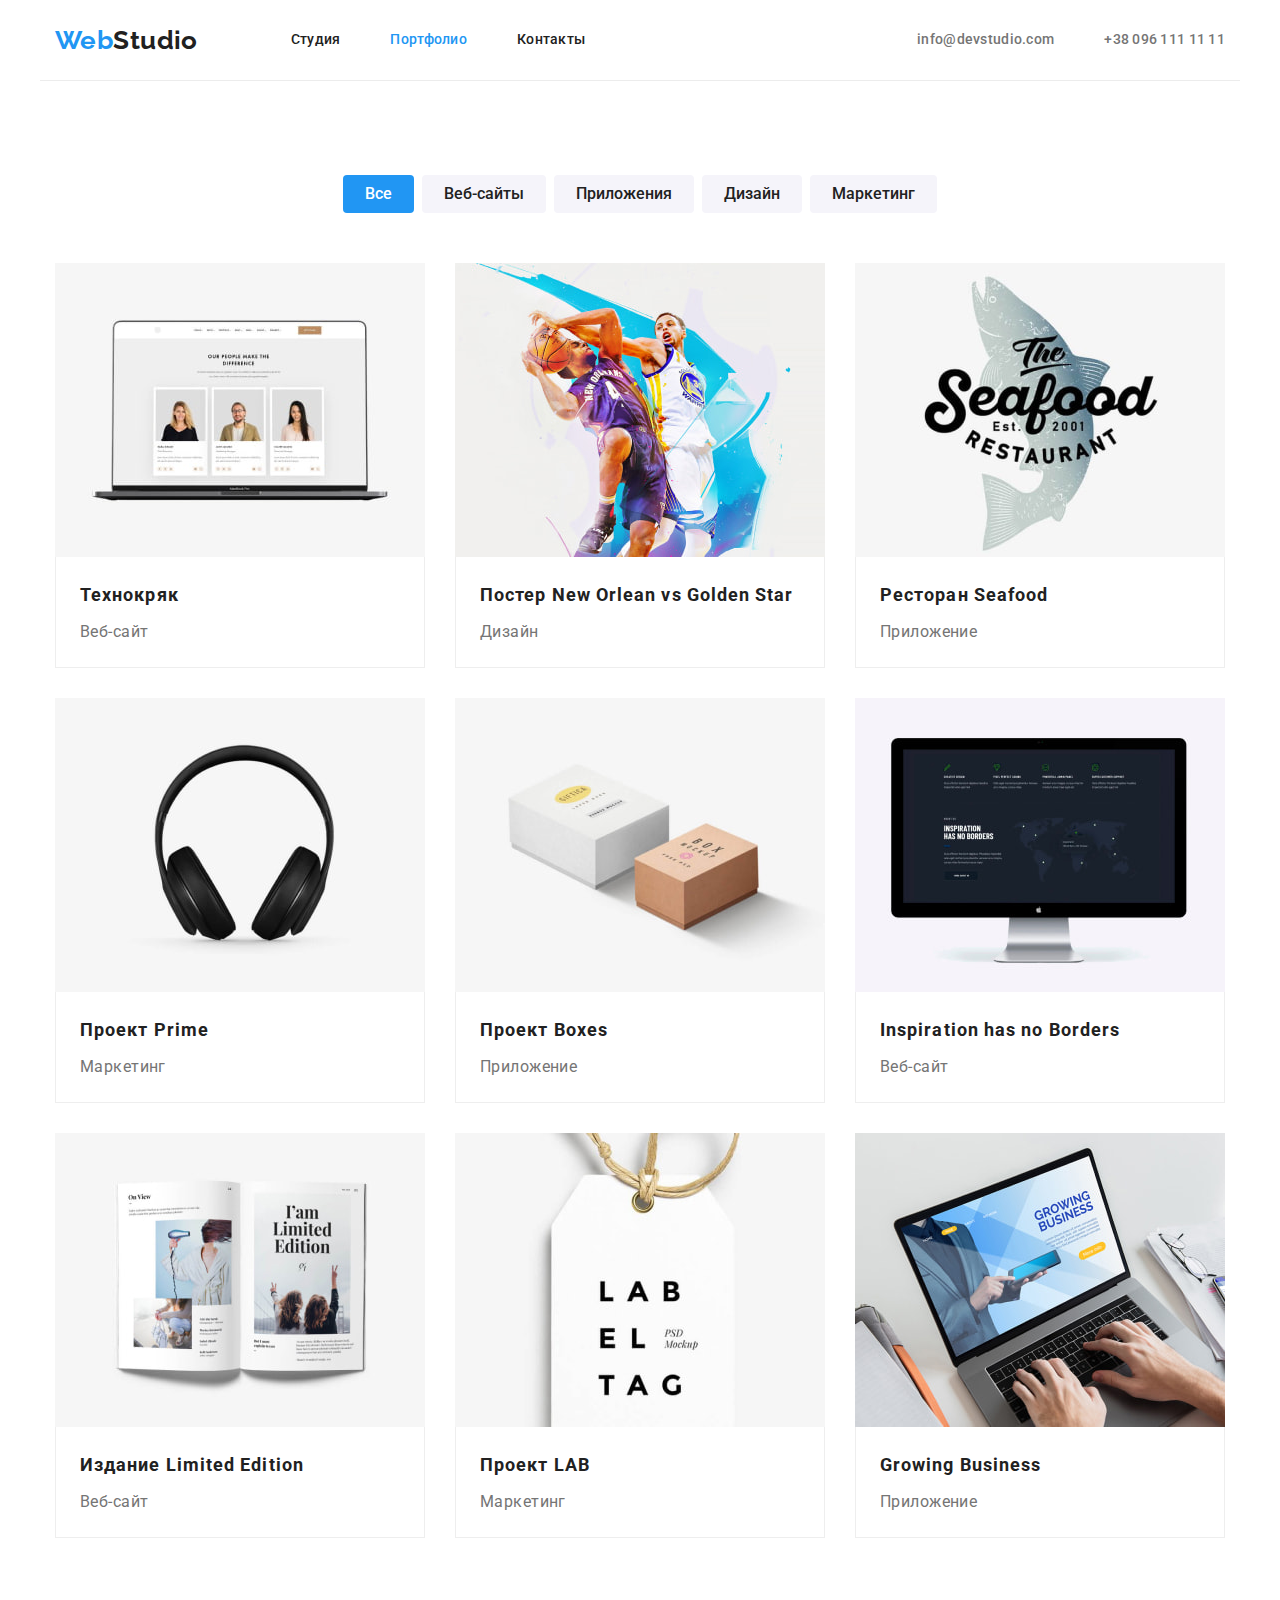
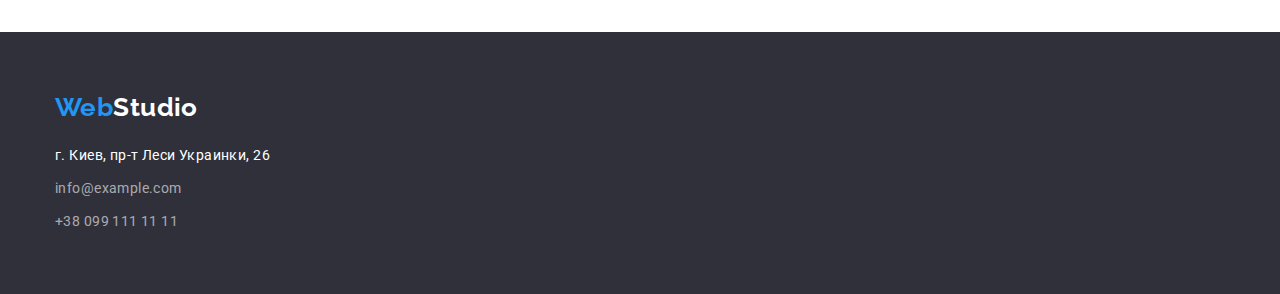
==== portfolio.html @ 4f335a30 "Add a lot" ====
<!DOCTYPE html>
<html lang="ru">
  <head>
    <meta charset="UTF-8" />
    <meta http-equiv="X-UA-Compatible" content="IE=edge" />
    <meta name="viewport" content="width=device-width, initial-scale=1.0" />
    <title>Портфолио</title>
    <link rel="preconnect" href="https://fonts.googleapis.com" />
    <link rel="preconnect" href="https://fonts.gstatic.com" crossorigin />
    <link
      href="https://fonts.googleapis.com/css2?family=Raleway:wght@700&family=Roboto:wght@400;500;700;900&display=swap"
      rel="stylesheet"
    />
    <link
      rel="stylesheet"
      href="https://cdnjs.cloudflare.com/ajax/libs/modern-normalize/1.1.0/modern-normalize.min.css"
    />
    <link rel="stylesheet" href="../css/styles.css" />
  </head>

  <body>
    <!--header-->
    <header class="page-header">
      <div class="container header-container">
        <a href="./index.html" class="logo">Web<span class="logo-studio">Studio</span> </a>

        <nav class="site-nav">
          <ul class="nav-list list">
            <li class="element"><a href="./index.html" class="link">Студия</a></li>
            <li class="element">
              <a href="./portfolio.html" class="link active-page">Портфолио</a>
            </li>
            <li class="element"><a href="" class="link">Контакты</a></li>
          </ul>
        </nav>

        <ul class="contact-list list">
          <li class="element">
            <a href="mailto:info@devstudio.com" class="contact">info@devstudio.com</a>
          </li>
          <li class="element"><a href="tel:+380961111111" class="contact">+38 096 111 11 11</a></li>
        </ul>
      </div>
    </header>

    <!--main-->
    <main>
      <section class="section portfolio">
        <div class="container">
          <h1 class="hidden">Наши работы</h1>
          <ul class="portfolio-buttons list">
            <li class="element"><button type="button" class="btn active-filter">Все</button></li>
            <li class="element"><button type="button" class="btn">Веб-сайты</button></li>
            <li class="element"><button type="button" class="btn">Приложения</button></li>
            <li class="element"><button type="button" class="btn">Дизайн</button></li>
            <li class="element"><button type="button" class="btn">Маркетинг</button></li>
          </ul>
          <ul class="portfolio-list list">
            <li class="element">
              <img
                src="./images/portfolio-images/technocrack.jpg"
                alt="Веб-сайт Технокряк"
                width="370"
                height="294"
              />
              <div class="element-description">
                <h2 class="item">Технокряк</h2>
                <p class="item-text">Веб-сайт</p>
              </div>
            </li>
            <li class="element">
              <img
                src="./images/portfolio-images/poster-neworlean.jpg"
                alt="Постер Новый Орлеан против Голден Стар"
                width="370"
                height="294"
              />
              <div class="element-description">
                <h2 class="item">Постер New Orlean vs Golden Star</h2>
                <p class="item-text">Дизайн</p>
              </div>
            </li>
            <li class="element">
              <img
                src="./images/portfolio-images/restr-seafood.jpg"
                alt="Лого ресторана Сифуд"
                width="370"
                height="294"
              />
              <div class="element-description">
                <h2 class="item">Ресторан Seafood</h2>
                <p class="item-text">Приложение</p>
              </div>
            </li>
            <li class="element">
              <img
                src="./images/portfolio-images/pr-prime.jpg"
                alt="Наушники"
                width="370"
                height="294"
              />
              <div class="element-description">
                <h2 class="item">Проект Prime</h2>
                <p class="item-text">Маркетинг</p>
              </div>
            </li>
            <li class="element">
              <img
                src="./images/portfolio-images/pr-boxes.jpg"
                alt="Коробки"
                width="370"
                height="294"
              />
              <div class="element-description">
                <h2 class="item">Проект Boxes</h2>
                <p class="item-text">Приложение</p>
              </div>
            </li>
            <li class="element">
              <img
                src="./images/portfolio-images/inspiration.jpg"
                alt="Веб-сайт Вдохновение без границ"
                width="370"
                height="294"
              />
              <div class="element-description">
                <h2 class="item">Inspiration has no Borders</h2>
                <p class="item-text">Веб-сайт</p>
              </div>
            </li>
            <li class="element">
              <img
                src="./images/portfolio-images/limed.jpg"
                alt="Издание лимитед эдишн"
                width="370"
                height="294"
              />
              <div class="element-description">
                <h2 class="item">Издание Limited Edition</h2>
                <p class="item-text">Веб-сайт</p>
              </div>
            </li>
            <li class="element">
              <img
                src="./images/portfolio-images/pr-lab.jpg"
                alt="Бирка лаб"
                width="370"
                height="294"
              />
              <div class="element-description">
                <h2 class="item">Проект LAB</h2>
                <p class="item-text">Маркетинг</p>
              </div>
            </li>
            <li class="element">
              <img
                src="./images/portfolio-images/growing-business.jpg"
                alt="Приложение растущий бизнес"
                width="370"
                height="294"
              />
              <div class="element-description">
                <h2 class="item">Growing Business</h2>
                <p class="item-text">Приложение</p>
              </div>
            </li>
          </ul>
        </div>
      </section>
    </main>

    <!--footer-->
    <footer class="footer">
      <!--Контакты-->
      <div class="container">
        <a href="./index.html" class="logo">Web<span class="footer-logo-studio">Studio</span> </a>

        <address class="address">
          <ul class="address-list list">
            <li class="element">г. Киев, пр-т Леси Украинки, 26</li>
            <li class="element">
              <a href="mailto:info@example.com" class="cont-address">info@example.com</a>
            </li>
            <li class="element">
              <a href="tel:+380991111111" class="cont-address">+38 099 111 11 11</a>
            </li>
          </ul>
        </address>
      </div>
    </footer>
  </body>
</html>
---- css/styles.css ----
:root {
  --primary-text-color: #212121;
  --text-color: #757575;
  --logo-color: #2196f3;
  --accent-color: #2196f3;
  --nav-color: #757575;
  --address-color: #ffffff;
  --contacts-color: rgba(255, 255, 255, 0.6);
  /* text colors */

  --primary-bcg-color: #ffffff;
  --hero-bcg-color: #c4c4c4;
  --footer-bcg-color: #2f303a;
  --section-bcg-color: #f5f4fa;
  --herohover-bcg-color: #188ce8;
  --active-page-color: #2196f3;
  /* background colors */

  --outline: 1px solid tomato;
}

body {
  color: var(--primary-text-color);
  background-color: var(--primary-bcg-color);

  font-family: Roboto, sans-serif;
  font-weight: 400;
  font-size: 14px;
  line-height: 1.7;
  letter-spacing: 0.03em;
}

img {
  display: block;
  max-width: 100%;
  height: auto;
}

.list {
  list-style: none;
  padding: 0;
  margin: 0;
}

.container {
  /* outline: 2px solid tomato; */
  width: 1200px;
  margin-left: auto;
  margin-right: auto;
  padding-left: 15px;
  padding-right: 15px;
}

/* header styles */
.page-header {
  background-color: var(--primary-bcg-color);
}

.header-container {
  display: flex;
  align-items: center;
  border-bottom: 1px solid #ececec;
}

/* logo styles */
.logo {
  margin-right: 93px;
  color: var(--logo-color);

  font-family: raleway, sans-serif;
  font-weight: 700;
  font-size: 26px;
  line-height: 1.19;

  text-decoration: none;
}

.logo-studio {
  color: var(--primary-text-color);
}

/* site-navigation styles */
.nav-list {
  display: flex;
}

.nav-list .element + .element,
.contact-list .element + .element {
  margin-left: 50px;
}

.site-nav .link {
  display: block;
  padding-top: 32px;
  padding-bottom: 32px;

  color: var(--primary-text-color);

  font-weight: 500;
  line-height: 1.14;

  letter-spacing: 0.02em;
  text-decoration: none;
}

.site-nav .link:hover {
  color: var(--accent-color);
}
.site-nav .link:focus {
  color: var(--accent-color);
}

/* contacts in header */
.contact-list {
  display: flex;
  margin-left: auto;
}

.contact-list .contact {
  display: block;
  padding-top: 32px;
  padding-bottom: 32px;

  color: var(--nav-color);
  font-weight: 500;
  line-height: 1.14;

  letter-spacing: 0.02em;
  text-decoration: none;
}

.contact-list .contact:hover,
.address-list .cont-address:hover {
  color: var(--accent-color);
}
.contact-list .contact:focus,
.address-list .cont-address:focus {
  color: var(--accent-color);
}

.link.active-page {
  color: var(--active-page-color);
}

/* studio page styles */
/* hero section*/
.hero {
  padding-top: 200px;
  padding-bottom: 200px;
  background-color: var(--hero-bcg-color);
  text-align: center;
}

.overlay {
  max-width: 1600px;
  min-height: 600px;
  margin-right: auto;
  margin-left: auto;

  background-image: linear-gradient(to right, rgba(47, 48, 58, 0.4), rgba(47, 48, 58, 0.4)),
    url(../images/imghero.jpg);

  background-size: contain;
  background-position: center;
  background-repeat: no-repeat;
}

.hero-title {
  margin-top: 0;
  margin-bottom: 30px;

  color: var(--address-color);

  font-weight: 900;
  font-size: 44px;
  line-height: 1.36;

  letter-spacing: 0.06em;
  text-transform: uppercase;
}

.hero-button {
  display: inline-block;
  min-width: 200px;
  padding: 10px 32px;

  /* margin-bottom: 200px; */

  border: none;
  border-radius: 4px;

  box-shadow: 0px 4px 4px rgba(0, 0, 0, 0.15);

  color: var(--address-color);
  background-color: var(--accent-color);

  font-family: inherit;
  font-weight: 700;
  font-size: 16px;
  line-height: 1.87;
  text-align: center;

  letter-spacing: 0.06em;
  cursor: pointer;
}

.hero-button:hover {
  background-color: var(--herohover-bcg-color);
  color: var(--address-color);
}
.hero-button:focus {
  background-color: var(--herohover-bcg-color);
  color: var(--address-color);
}

/* .hero-button:active {
  background-color: #5faeee;
  color: var(--address-color);
} */

/* features, work, team sections */
.hidden {
  position: absolute;
  width: 1px;
  height: 1px;
  margin: -1px;
  border: 0;
  padding: 0;

  white-space: nowrap;
  clip-path: inset(100%);
  clip: rect(0 0 0 0);
  overflow: hidden;
}

.section {
  padding-top: 94px;
  padding-bottom: 94px;

  background-color: var(--primary-bcg-color);
}

.section .section-title {
  margin-top: 0;
  margin-bottom: 50px;

  font-weight: 700;
  font-size: 36px;
  line-height: 1.17;

  text-align: center;
}

.feature-list {
  display: flex;
}

.feature-list .element {
  width: 270px;
  margin-right: 30px;
}

.feature-list .element:last-child {
  margin-right: 0;
}

.feature-list .title {
  margin-top: 0;
  margin-bottom: 10px;

  font-weight: 700;
  line-height: 1.14;

  text-transform: uppercase;
}

.feature-list .text {
  margin-top: 0;
  margin-bottom: 0;

  color: var(--text-color);

  line-height: 1.71;
}

.work-list {
  display: flex;
}
.work-list .element {
  width: 370px;
  margin-right: 30px;
}

.work-list .element:last-child {
  margin-right: 0;
}

.work {
  padding-top: 0;
}

.our-team {
  background-color: var(--section-bcg-color);
}

.team-list {
  display: flex;
}

.team-list .element {
  width: 270px;
  margin-right: 30px;

  border-radius: 0px 0px 4px 4px;
  box-shadow: 0px 1px 3px rgba(0, 0, 0, 0.12), 0px 1px 1px rgba(0, 0, 0, 0.14),
    0px 2px 1px rgba(0, 0, 0, 0.2);
}

.team-list .element:last-child {
  margin-right: 0;
}

.team-description {
  padding: 30px 0;
}
.team {
  margin-top: 0px;
  margin-bottom: 0;

  font-weight: 500;
  font-size: 16px;
  line-height: 1.19;

  text-align: center;
}

.team-list .text {
  margin-top: 10px;
  margin-bottom: 0;

  color: var(--text-color);

  font-size: 16px;
  line-height: 1.19;

  text-align: center;
}

/* portfolio page styles */
/* buttons*/
.portfolio-buttons .element:last-child {
  margin-right: 0;
}

.portfolio-buttons {
  display: flex;
  justify-content: center;
  margin-bottom: 50px;
}

.portfolio-buttons .element {
  margin-right: 8px;
}

.portfolio-buttons .btn {
  display: inline-block;
  padding: 6px 22px;
  border: none;
  border-radius: 4px;

  color: var(--primary-text-color);
  background-color: var(--section-bcg-color);

  font-family: inherit;
  font-weight: 500;
  font-size: 16px;
  line-height: 1.63;

  cursor: pointer;
}

.portfolio-buttons .btn:hover {
  color: var(--address-color);
  background-color: var(--accent-color);

  box-shadow: 0px 3px 1px rgba(0, 0, 0, 0.1), 0px 1px 2px rgba(0, 0, 0, 0.08),
    0px 2px 2px rgba(0, 0, 0, 0.12);
}
.portfolio-buttons .btn:focus {
  color: var(--address-color);
  background-color: var(--accent-color);

  box-shadow: 0px 3px 1px rgba(0, 0, 0, 0.1), 0px 1px 2px rgba(0, 0, 0, 0.08),
    0px 2px 2px rgba(0, 0, 0, 0.12);
}
/* .portfolio-buttons .btn:active {
  color: var(--address-color);
  background-color: #5faeee;

  box-shadow: 0px 3px 1px rgba(0, 0, 0, 0.1), 0px 1px 2px rgba(0, 0, 0, 0.08),
    0px 2px 2px rgba(0, 0, 0, 0.12);
} */

.btn.active-filter {
  background-color: var(--active-page-color);
  color: var(--address-color);
}

.portfolio-list {
  display: flex;
  flex-wrap: wrap;
}

.portfolio-list .element {
  max-width: 370px;
  margin-right: 30px;
  margin-bottom: 30px;
}

.portfolio-list .element:hover {
  border: 1px solid #eeeeee;
  box-shadow: 0px 1px 1px rgba(0, 0, 0, 0.12), 0px 4px 4px rgba(0, 0, 0, 0.06),
    1px 4px 6px rgba(0, 0, 0, 0.16);
}

.portfolio-list .element:focus {
  border: 1px solid #eeeeee;
  box-shadow: 0px 1px 1px rgba(0, 0, 0, 0.12), 0px 4px 4px rgba(0, 0, 0, 0.06),
    1px 4px 6px rgba(0, 0, 0, 0.16);
}

.portfolio-list .element:nth-last-child(-n + 3) {
  margin-bottom: 0;
}
.portfolio-list .element:nth-child(3n) {
  margin-right: 0;
}
.element-description {
  padding: 20px 24px;
  border-right: 1px solid #eeeeee;
  border-bottom: 1px solid #eeeeee;
  border-left: 1px solid #eeeeee;
}

.item {
  margin-top: 0;
  margin-bottom: 4px;

  font-weight: 700;
  font-size: 18px;
  line-height: 2;

  letter-spacing: 0.06em;
}

.item-text {
  margin-top: 0;
  margin-bottom: 0;

  color: var(--text-color);
  font-size: 16px;
  line-height: 1.88;
}

/* footer */
/* logo in footer */
.footer {
  padding-top: 60px;
  padding-bottom: 60px;

  background-color: var(--footer-bcg-color);
}

.footer .logo {
  margin-right: 0;
}

.footer-logo-studio {
  color: var(--address-color);
}

/* address styles */
.address {
  margin-top: 20px;

  color: var(--address-color);
  font-style: normal;
  line-height: 1.71;
}

.address-list .cont-address {
  color: var(--contacts-color);

  line-height: 1.71;

  text-decoration: none;
}

.address-list .element:not(:last-child) {
  margin-bottom: 9px;
}
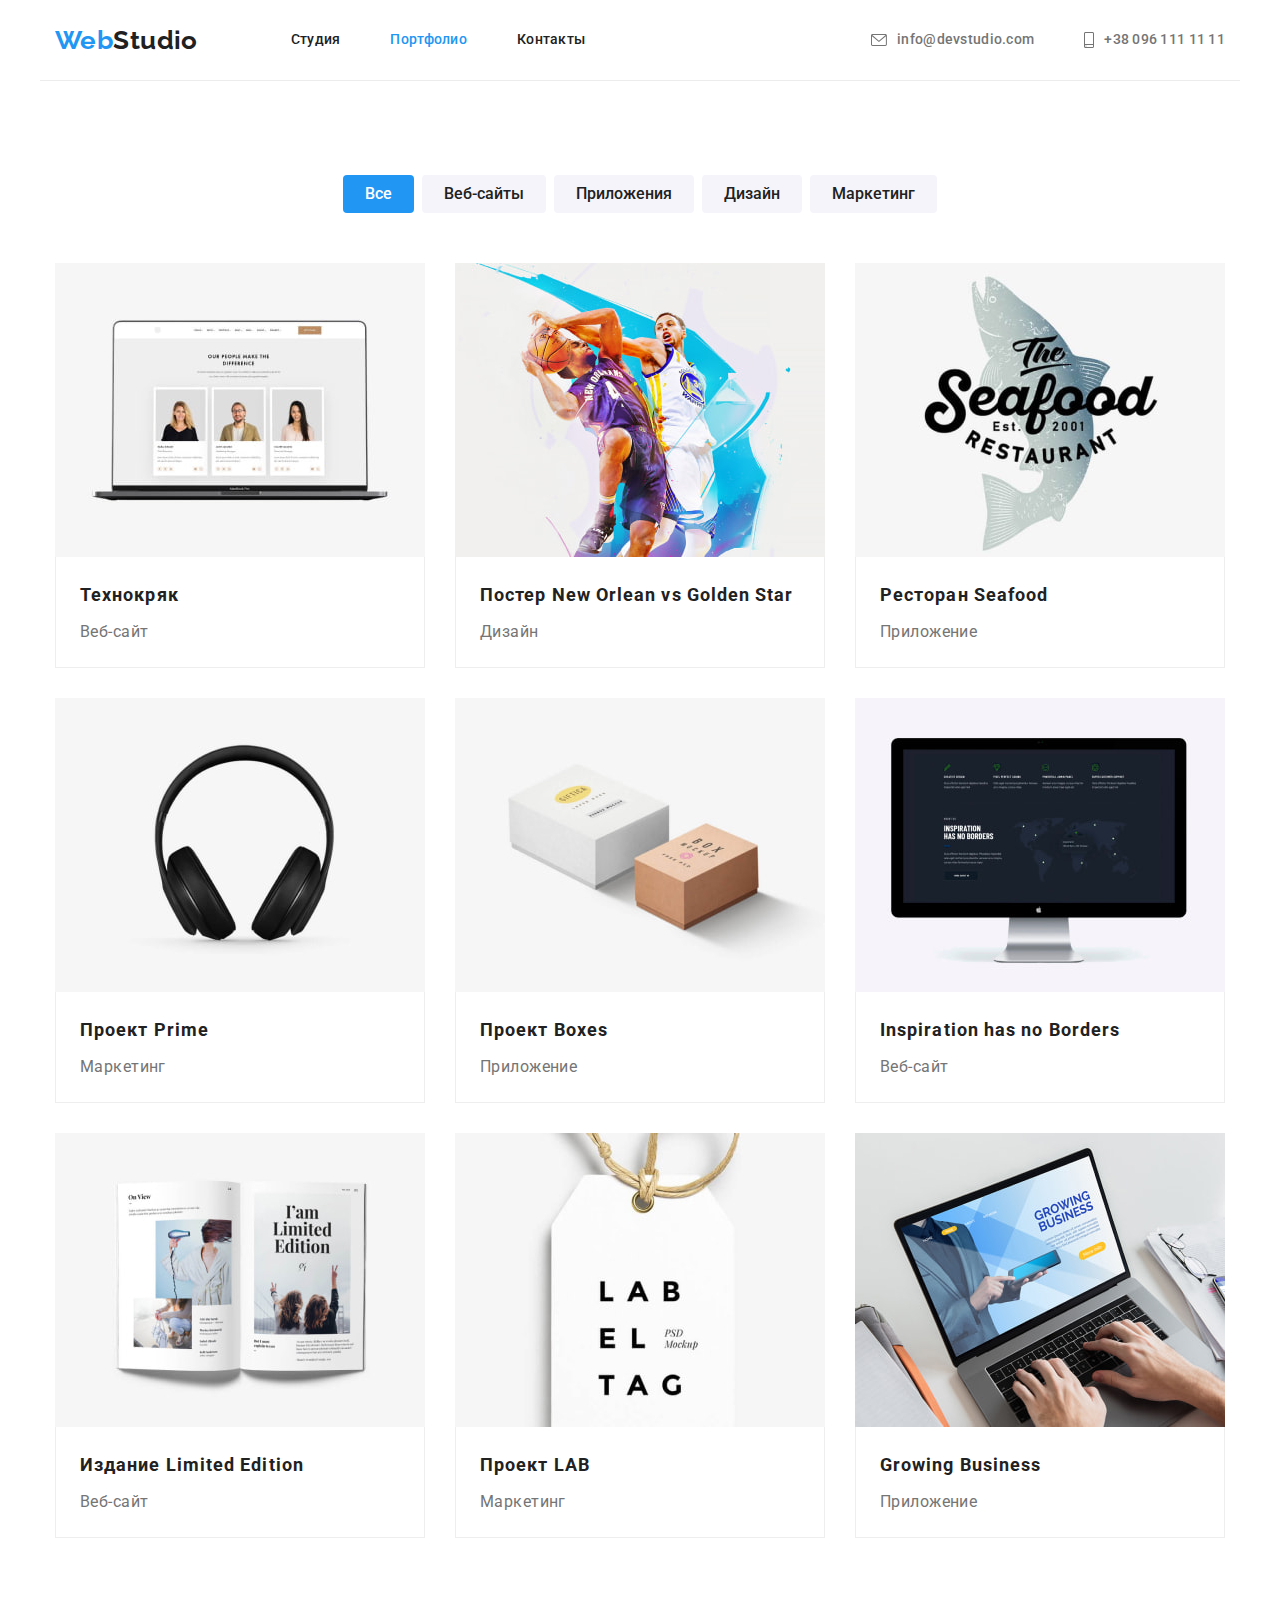
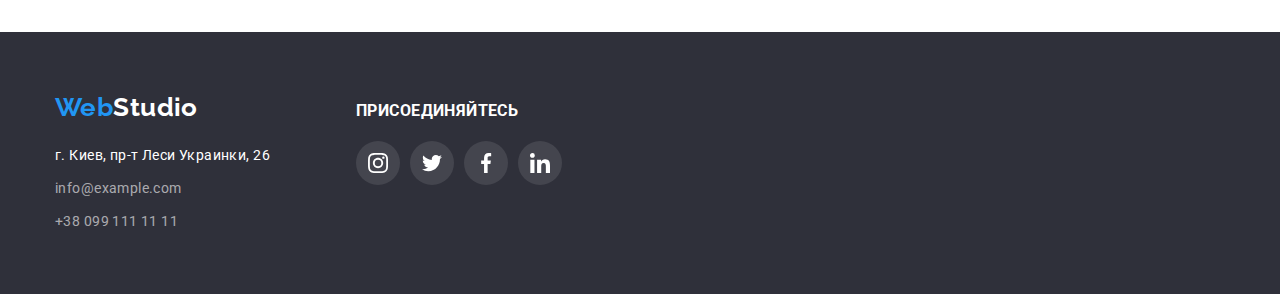
==== commit 1d68f6bf: "Update index, portfolio htmls an styles" ====
--- a/portfolio.html
+++ b/portfolio.html
@@ -36,9 +36,21 @@
 
         <ul class="contact-list list">
           <li class="element">
-            <a href="mailto:info@devstudio.com" class="contact">info@devstudio.com</a>
+            <a href="mailto:info@devstudio.com" class="contact"
+              ><svg class="contact-icon" width="16px" height="12px">
+                <use href="./images/icons.svg#icon-envelope"></use>
+              </svg>
+              info@devstudio.com</a
+            >
           </li>
-          <li class="element"><a href="tel:+380961111111" class="contact">+38 096 111 11 11</a></li>
+          <li class="element">
+            <a href="tel:+380961111111" class="contact">
+              <svg class="contact-icon" width="10px" height="16px">
+                <use href="./images/icons.svg#icon-smartphone"></use>
+              </svg>
+              +38 096 111 11 11</a
+            >
+          </li>
         </ul>
       </div>
     </header>
@@ -171,21 +183,58 @@
 
     <!--footer-->
     <footer class="footer">
-      <!--Контакты-->
-      <div class="container">
-        <a href="./index.html" class="logo">Web<span class="footer-logo-studio">Studio</span> </a>
-
-        <address class="address">
-          <ul class="address-list list">
-            <li class="element">г. Киев, пр-т Леси Украинки, 26</li>
-            <li class="element">
-              <a href="mailto:info@example.com" class="cont-address">info@example.com</a>
-            </li>
-            <li class="element">
-              <a href="tel:+380991111111" class="cont-address">+38 099 111 11 11</a>
-            </li>
-          </ul>
-        </address>
+      <div class="footer-flex container">
+        <!--Контакты-->
+        <div class="address-div">
+          <a href="./index.html" class="logo">Web<span class="footer-logo-studio">Studio</span> </a>
+
+          <address class="address">
+            <ul class="address-list list">
+              <li class="element">г. Киев, пр-т Леси Украинки, 26</li>
+              <li class="element">
+                <a href="mailto:info@example.com" class="cont-address">info@example.com</a>
+              </li>
+              <li class="element">
+                <a href="tel:+380991111111" class="cont-address">+38 099 111 11 11</a>
+              </li>
+            </ul>
+          </address>
+        </div>
+
+        <!-- Присоединяйтесь -->
+        <div>
+          <h3 class="motto">присоединяйтесь</h3>
+          <ul class="footernetwork-list list">
+            <li class="element">
+              <a href="https://www.instagram.com" class="footernetwork-link" aria-label="instagram"
+                ><svg class="footernetwork-icon" width="20px" height="20px">
+                  <use href="./images/icons.svg#icon-instagram"></use>
+                </svg>
+              </a>
+            </li>
+            <li class="element">
+              <a href="https://twitter.com" class="footernetwork-link" aria-label="twitter"
+                ><svg class="footernetwork-icon" width="20px" height="20px">
+                  <use href="./images/icons.svg#icon-twitter"></use>
+                </svg>
+              </a>
+            </li>
+            <li class="element">
+              <a href="https://www.facebook.com" class="footernetwork-link" aria-label="facebook"
+                ><svg class="footernetwork-icon" width="20px" height="20px">
+                  <use href="./images/icons.svg#icon-facebook"></use>
+                </svg>
+              </a>
+            </li>
+            <li class="element">
+              <a href="https://www.linkedin.com" class="footernetwork-link" aria-label="linkedin"
+                ><svg class="footernetwork-icon" width="20px" height="20px">
+                  <use href="./images/icons.svg#icon-linkedin"></use>
+                </svg>
+              </a>
+            </li>
+          </ul>
+        </div>
       </div>
     </footer>
   </body>
--- a/css/styles.css
+++ b/css/styles.css
@@ -1,4 +1,5 @@
 :root {
+  /* text colors */
   --primary-text-color: #212121;
   --text-color: #757575;
   --logo-color: #2196f3;
@@ -6,15 +7,14 @@
   --nav-color: #757575;
   --address-color: #ffffff;
   --contacts-color: rgba(255, 255, 255, 0.6);
-  /* text colors */
-
+  --networksvg-color: #afb1b8;
+
+  /* background colors */
   --primary-bcg-color: #ffffff;
   --hero-bcg-color: #c4c4c4;
   --footer-bcg-color: #2f303a;
   --section-bcg-color: #f5f4fa;
   --herohover-bcg-color: #188ce8;
-  --active-page-color: #2196f3;
-  /* background colors */
 
   --outline: 1px solid tomato;
 }
@@ -117,7 +117,8 @@
 }
 
 .contact-list .contact {
-  display: block;
+  display: flex;
+  align-items: center;
   padding-top: 32px;
   padding-bottom: 32px;
 
@@ -129,6 +130,16 @@
   text-decoration: none;
 }
 
+.contact-icon {
+  fill: currentColor;
+  margin-right: 10px;
+}
+
+.contact-icon:hover,
+.contact-icon:focus {
+  fill: var(--accent-color);
+}
+
 .contact-list .contact:hover,
 .address-list .cont-address:hover {
   color: var(--accent-color);
@@ -139,7 +150,11 @@
 }
 
 .link.active-page {
-  color: var(--active-page-color);
+  color: var(--accent-color);
+}
+
+.header-icon {
+  margin-right: 10px;
 }
 
 /* studio page styles */
@@ -159,10 +174,6 @@
 
   background-image: linear-gradient(to right, rgba(47, 48, 58, 0.4), rgba(47, 48, 58, 0.4)),
     url(../images/imghero.jpg);
-
-  background-size: contain;
-  background-position: center;
-  background-repeat: no-repeat;
 }
 
 .hero-title {
@@ -184,8 +195,6 @@
   min-width: 200px;
   padding: 10px 32px;
 
-  /* margin-bottom: 200px; */
-
   border: none;
   border-radius: 4px;
 
@@ -212,11 +221,6 @@
   background-color: var(--herohover-bcg-color);
   color: var(--address-color);
 }
-
-/* .hero-button:active {
-  background-color: #5faeee;
-  color: var(--address-color);
-} */
 
 /* features, work, team sections */
 .hidden {
@@ -264,6 +268,16 @@
   margin-right: 0;
 }
 
+.feature-icons {
+  margin-bottom: 30px;
+  padding-top: 25px;
+  width: 270px;
+  height: 120px;
+  border-radius: 4px;
+  background-color: var(--section-bcg-color);
+  text-align: center;
+}
+
 .feature-list .title {
   margin-top: 0;
   margin-bottom: 10px;
@@ -305,6 +319,7 @@
 
 .team-list {
   display: flex;
+  background-color: var(--primary-bcg-color);
 }
 
 .team-list .element {
@@ -325,7 +340,7 @@
 }
 .team {
   margin-top: 0px;
-  margin-bottom: 0;
+  margin-bottom: 10px;
 
   font-weight: 500;
   font-size: 16px;
@@ -335,8 +350,8 @@
 }
 
 .team-list .text {
-  margin-top: 10px;
-  margin-bottom: 0;
+  margin-top: 0;
+  margin-bottom: 16px;
 
   color: var(--text-color);
 
@@ -344,6 +359,68 @@
   line-height: 1.19;
 
   text-align: center;
+}
+
+.network-list {
+  display: flex;
+  justify-content: center;
+}
+
+.network-list .network-element {
+  margin-right: 10px;
+}
+
+.network-list :last-child {
+  margin-right: 0;
+}
+
+.social-network {
+  display: block;
+
+  padding-top: 12px;
+  width: 44px;
+  height: 44px;
+
+  border-radius: 50%;
+
+  background-color: var (--primary-bcg-color);
+  text-align: center;
+
+  fill: var(--networksvg-color);
+}
+
+.social-network:hover,
+.social-network:focus {
+  background-color: var(--accent-color);
+  fill: var(--address-color);
+}
+
+/* section clients */
+.clients-list {
+  display: flex;
+  justify-content: space-between;
+}
+
+.client {
+  display: block;
+
+  padding-top: 16px;
+  width: 170px;
+  height: 92px;
+
+  border: 1px solid #afb1b8;
+  border-radius: 4px;
+
+  background-color: var(--primary-bcg-color);
+  text-align: center;
+
+  fill: var(--networksvg-color);
+}
+
+.client:hover,
+.client:focus {
+  border: 1px solid #2196f3;
+  fill: var(--accent-color);
 }
 
 /* portfolio page styles */
@@ -393,16 +470,9 @@
   box-shadow: 0px 3px 1px rgba(0, 0, 0, 0.1), 0px 1px 2px rgba(0, 0, 0, 0.08),
     0px 2px 2px rgba(0, 0, 0, 0.12);
 }
-/* .portfolio-buttons .btn:active {
-  color: var(--address-color);
-  background-color: #5faeee;
-
-  box-shadow: 0px 3px 1px rgba(0, 0, 0, 0.1), 0px 1px 2px rgba(0, 0, 0, 0.08),
-    0px 2px 2px rgba(0, 0, 0, 0.12);
-} */
 
 .btn.active-filter {
-  background-color: var(--active-page-color);
+  background-color: var(--accent-color);
   color: var(--address-color);
 }
 
@@ -415,6 +485,8 @@
   max-width: 370px;
   margin-right: 30px;
   margin-bottom: 30px;
+
+  cursor: pointer;
 }
 
 .portfolio-list .element:hover {
@@ -471,6 +543,10 @@
   background-color: var(--footer-bcg-color);
 }
 
+.address-div {
+  margin-right: 86px;
+}
+
 .footer .logo {
   margin-right: 0;
 }
@@ -499,3 +575,53 @@
 .address-list .element:not(:last-child) {
   margin-bottom: 9px;
 }
+
+/* Corporate networks styles */
+.footer-flex {
+  display: flex;
+  align-items: baseline;
+}
+
+.motto {
+  margin-top: 0;
+  margin-bottom: 20px;
+
+  font-weight: 700;
+  line-height: 1.14;
+  text-transform: uppercase;
+
+  color: var(--address-color);
+}
+
+.footernetwork-list {
+  display: flex;
+}
+
+.footernetwork-list .element {
+  margin-right: 10px;
+}
+
+.footernetwork-list .element:last-child {
+  margin-right: 0;
+}
+
+.footernetwork-link {
+  display: block;
+
+  padding-top: 12px;
+  width: 44px;
+  height: 44px;
+
+  border-radius: 50%;
+
+  background-color: rgba(255, 255, 255, 0.1);
+  text-align: center;
+
+  fill: var(--address-color);
+}
+
+.footernetwork-link:hover,
+.footernetwork-link:focus {
+  background-color: var(--accent-color);
+  fill: var(--address-color);
+}
